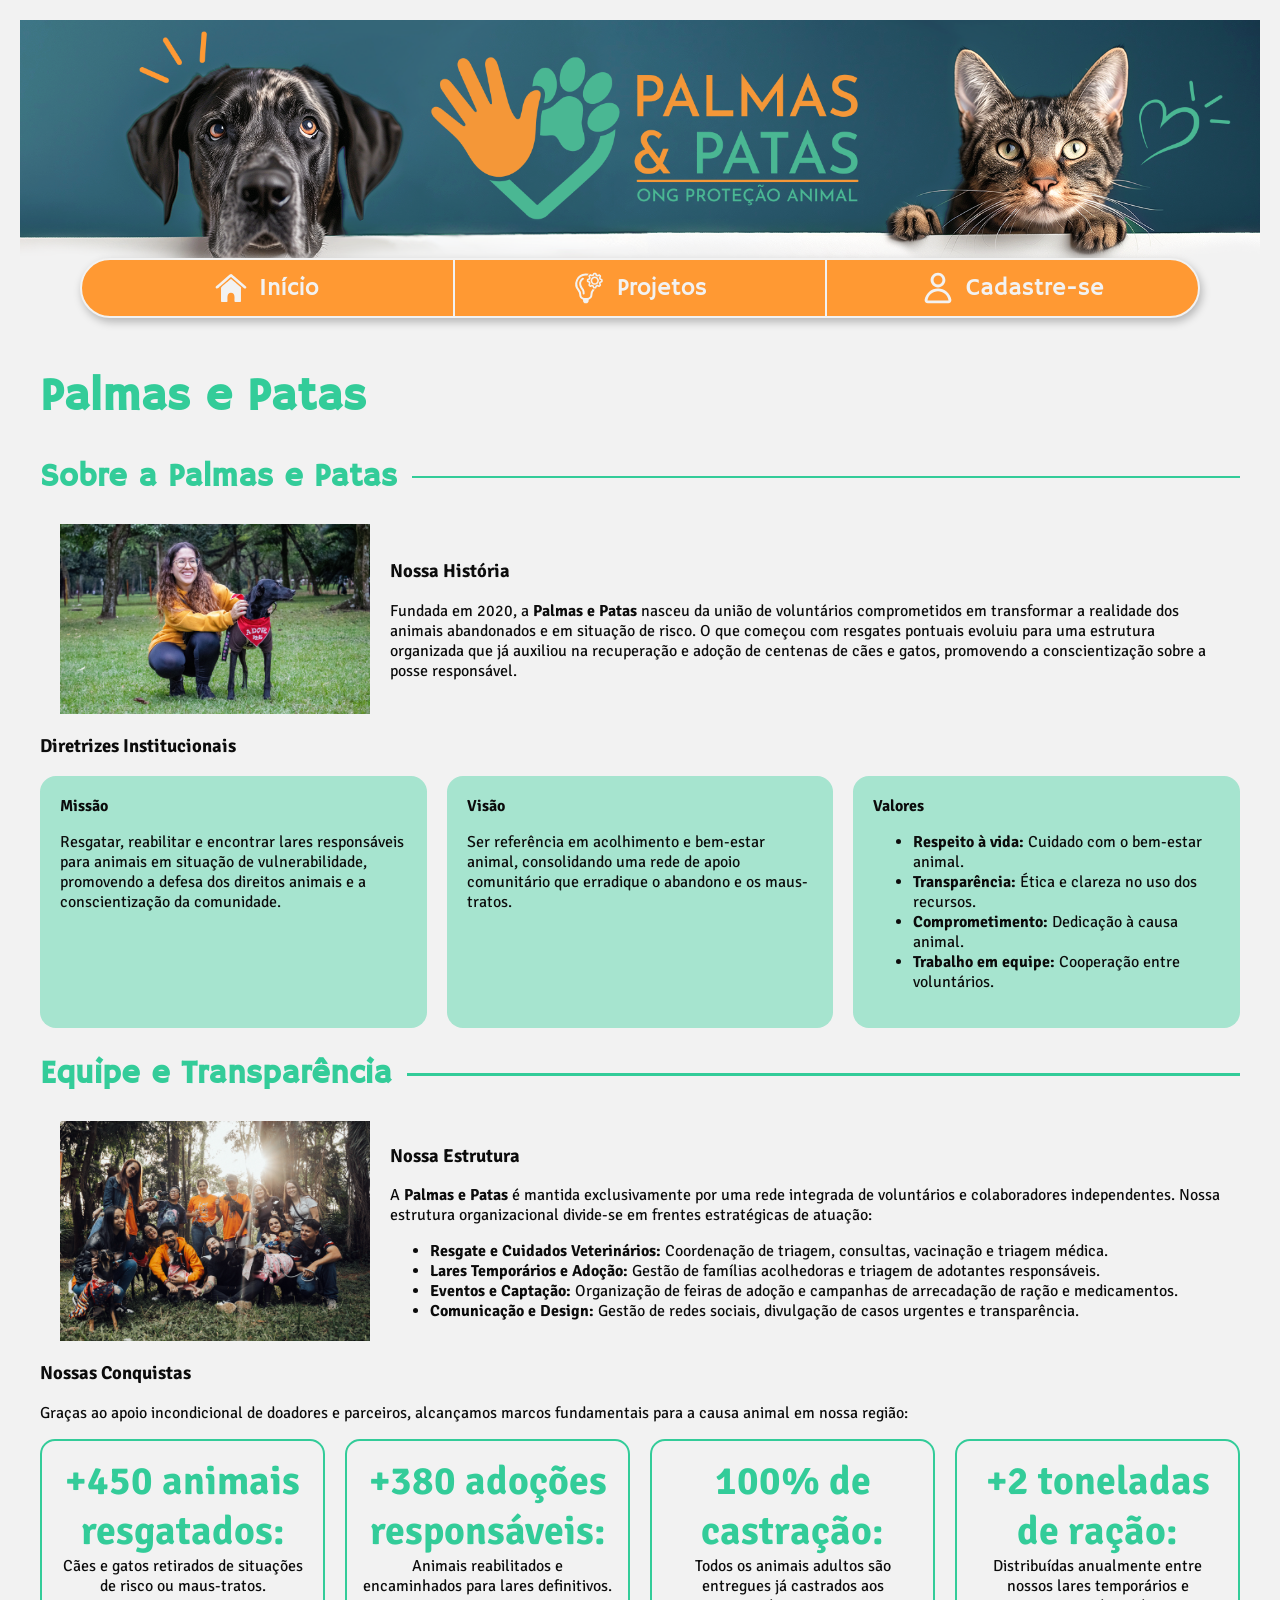
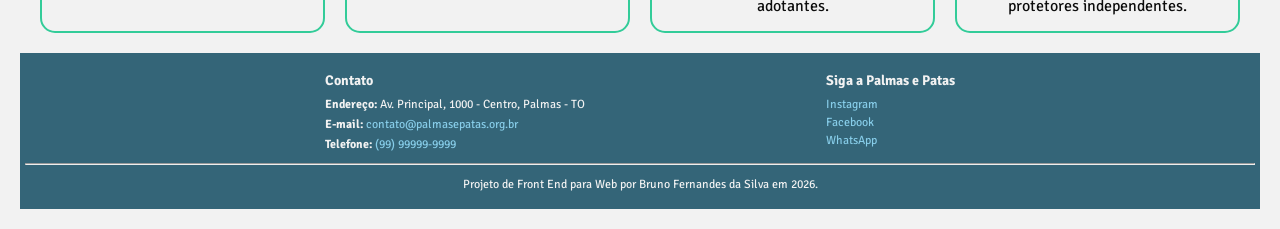
==== index.html @ cd5910ee "Inicia Entrega 2 com estrutura HTML5 e CSS3" ====
<!DOCTYPE html>
<!-- BRUNO FERNANDES DA SILVA -->
<!-- RGM 49735403 -->

<!-- Especificações de configurações da página -->
<html lang="pt-br">
<head>
    <meta charset="UTF-8">
    <meta name="viewport" content="width=device-width, initial-scale=1.0">
    <title>Início - Palmas e Patas</title>

    <!-- Vinculo CSS -->
    <link rel="stylesheet" href="styles.css">
    <link rel="stylesheet" href="index.css">

</head>

<!-- Conteúdo da página -->
<body>

    <!-- Cabeçalho -->
    <header>
        <picture>
            <!-- Banner -->
            <!-- Formato principal -->
            <source srcset="Imagens/banner.png" type="image/png">
            <!-- Formato reserva -->
            <img src="Imagens/banner.jpg" alt="Banner Institucional da ONG Palmas e Patas" class="banner-img">
        </picture>

        <!-- Menu de navegação principal -->
        <nav class="menu-principal">
        <a href="index.html">
            <img src="Imagens/home.svg" alt="">
            Início
        </a>
        <a href="projetos.html">
            <img src="Imagens/projetos.svg" alt="">
            Projetos
        </a>
        <a href="cadastro.html">
            <img src="Imagens/cadastro2.svg" alt="">
            Cadastre-se
        </a>
        </nav>
    </header>
    <!-- Conteúdo -->
    <main>
        <!-- Sobre a ONG: Missão, visão, valores e histórico da organização. -->
        <h1>Palmas e Patas</h1>
        <section id="sobre">
            <h2 class="titulo-secao">Sobre a Palmas e Patas</h2>

            <div class="sobre-conteudo">
                <picture>
                    <source srcset="Imagens/sobre.png" type="image/png">
                    <img src="Imagens/sobre.jpg" alt="Foto do Projeto Palmas e Patas" class="img-sobre">
                </picture>

                <article id="historico">
                    <!-- História fictícia. -->
                    <h3>Nossa História</h3>
                    <p>
                        Fundada em 2020, a <strong>Palmas e Patas</strong> nasceu da união de voluntários comprometidos em transformar a realidade dos animais abandonados e em situação de risco. O que começou com resgates pontuais evoluiu para uma estrutura organizada que já auxiliou na recuperação e adoção de centenas de cães e gatos, promovendo a conscientização sobre a posse responsável.
                    </p>
                </article>
            </div>

            <article id="missao-visao-valores">
                <h3>Diretrizes Institucionais</h3>
                
                <div class="diretrizes">

                    <div class="diretriz">
                        <h4>Missão</h4>
                        <p>Resgatar, reabilitar e encontrar lares responsáveis para animais em situação de vulnerabilidade, promovendo a defesa dos direitos animais e a conscientização da comunidade.</p>
                    </div>

                    <div class="diretriz">
                        <h4>Visão</h4>
                        <p>Ser referência em acolhimento e bem-estar animal, consolidando uma rede de apoio comunitário que erradique o abandono e os maus-tratos.</p>
                    </div>

                    <div class="diretriz">
                        <h4>Valores</h4>
                        <ul>
                            <li><strong>Respeito à vida:</strong> Cuidado com o bem-estar animal.</li>
                            <li><strong>Transparência:</strong> Ética e clareza no uso dos recursos.</li>
                            <li><strong>Comprometimento:</strong> Dedicação à causa animal.</li>
                            <li><strong>Trabalho em equipe:</strong> Cooperação entre voluntários.</li>
                        </ul>
                    </div>
                </div>
            </article>
        </section>

        <!-- Equipe e Transparência: Breve apresentação da estrutura organizacional ou conquistas. -->
        <section id="equipe-transparencia">
            <h2 class="titulo-secao">Equipe e Transparência</h2>

            <div class="equipe-conteudo">

            <picture>
                <source srcset="Imagens/equipe.png" type="image/png">
                <img src="Imagens/equipe.jpg" alt="Foto da Equipe Palmas e Patas" class="img-equipe">
            </picture>

            <article id="estrutura-organizacional">
                <h3>Nossa Estrutura</h3>
                <p>
                    A <strong>Palmas e Patas</strong> é mantida exclusivamente por uma rede integrada de voluntários e colaboradores independentes. Nossa estrutura organizacional divide-se em frentes estratégicas de atuação:
                </p>
                <ul>
                    <li><strong>Resgate e Cuidados Veterinários:</strong> Coordenação de triagem, consultas, vacinação e triagem médica.</li>
                    <li><strong>Lares Temporários e Adoção:</strong> Gestão de famílias acolhedoras e triagem de adotantes responsáveis.</li>
                    <li><strong>Eventos e Captação:</strong> Organização de feiras de adoção e campanhas de arrecadação de ração e medicamentos.</li>
                    <li><strong>Comunicação e Design:</strong> Gestão de redes sociais, divulgação de casos urgentes e transparência.</li>
                </ul>
            </article>
            </div>

            <article id="conquistas">
                <h3>Nossas Conquistas</h3>
                <p>
                    Graças ao apoio incondicional de doadores e parceiros, alcançamos marcos fundamentais para a causa animal em nossa região:
                </p>
                <div class="conquistas-caixas">
                    <div class="conquista">
                        <strong>+450 animais resgatados:</strong>
                        Cães e gatos retirados de situações de risco ou maus-tratos.
                    </div>
                    <div class="conquista">
                        <strong>+380 adoções responsáveis:</strong>
                        Animais reabilitados e encaminhados para lares definitivos.
                    </div>
                    <div class="conquista">
                        <strong>100% de castração:</strong>
                        Todos os animais adultos são entregues já castrados aos adotantes.
                    </div>
                    <div class="conquista">
                        <strong>+2 toneladas de ração:</strong>
                        Distribuídas anualmente entre nossos lares temporários e protetores independentes.
                    </div>
                </div>
            </article>
        </section>

    </main>

    <!-- Rodapé -->
    <footer>

    <div class="rodape-conteudo"> <!-- Classe -->
    <section>
        <h3>Contato</h3>
        <address>
            <p><strong>Endereço:</strong> Av. Principal, 1000 - Centro, Palmas - TO</p>
            <p><strong>E-mail:</strong> <a href="mailto:contato@palmasepatas.org.br">contato@palmasepatas.org.br</a></p>
            <p><strong>Telefone:</strong> <a href="tel:99999999999">(99) 99999-9999</a></p>
        </address>
    </section>

    <!-- Placeholder para redes sociais, já que elas não existem -->
    <section>
        <h3>Siga a Palmas e Patas</h3>
        <ul>
            <li><a href="https://instagram.com" target="_blank" rel="noopener">Instagram</a></li>
            <li><a href="https://facebook.com" target="_blank" rel="noopener">Facebook</a></li>
            <li><a href="https://whatsapp.com" target="_blank" rel="noopener">WhatsApp</a></li>
        </ul>
    </section>
    </div>
    <hr>
    <div class="rodape-final"> <!-- Classe -->
        <p>Projeto de Front End para Web por Bruno Fernandes da Silva em 2026.</p>
    </div>
</footer>

</body>
</html>
---- styles.css ----
/* Import das fontes "Hammersmith One" e "Signika Negative" via Google Fonts */
@import url('https://fonts.googleapis.com/css2?family=Hammersmith+One&family=Signika+Negative:wght@300..700&display=swap');

/* Imagen de Banner */
.banner-img {
    max-width: 100%;
    height: auto;
    display: block;
}

/* Menu principal - caixa */
.menu-principal {
    background-color: #ff9933;
    border: 2px solid #f2f2f2;
    display: flex;
    width: 90%; /* Tamanho horizontal que a caixa ocupa */
    margin: 0 auto;
    border-radius: 50px;
    position: relative;
    top: -20px; /* Para sobrepor o banner */
    box-shadow: 2px 4px 8px rgba(0, 0, 0, 0.25);
}
/* Menu principal - texto */
.menu-principal a {
    font-size: 24px;
    color: #f2f2f2;
    text-decoration: none; /* Remover sublinhado padrão */
    font-family: "Hammersmith One", sans-serif;
    text-align: center;
    flex: 1;
    border-right: 2px solid #f2f2f2;
    padding: 12px; /* espaçaento interno */
    display: flex;
    align-items: center;
    justify-content: center;
    gap: 12px; /* Espaçamento entre os elementos (texto e ícone) */
}
/* Excluir divisória do menu depois de "Cadastre-se" */
.menu-principal a:last-child {
    border-right: none;
}

/* Menu principal - Ícones */
.menu-principal a img {
    width: 32px;
    height: 32px;
}

body {
    background-color: #f2f2f2; /* Cor de fundo do site*/
    margin: 20px;
    font-family: "Signika Negative", sans-serif; /* Fonte padrão do site*/
}

main {
    margin: 20px; /* Para margem do texto do site */
    color:#0c0c0c
}

/* Títulos */
h1 {
    font-family: "Hammersmith One", sans-serif;
    color: #33cc99;
    font-size: 46px;
}
h2 {
    font-family: "Hammersmith One", sans-serif;
    color: #33cc99;
    font-size: 32px;
}

/* Subtítulos */
h3, h4 {
    font-family: "Signika Negative", sans-serif;
    font-weight: 700;
}

/* Adicionando uma linha depois dos títulos através da classe */
.titulo-secao {
    display: flex;
    align-items: center;
    gap: 15px;
}
.titulo-secao::after {
    content: "";
    height: 2.5px;
    background-color: #33cc99;
    flex: 1;
}

/* Rodapé*/
footer {
    background-color: #346578;
    color: #f2f2f2;
    font-size: 12px;
    padding: 5px;
}

.rodape-conteudo {
    display: flex;
    justify-content: space-between;
    padding: 0 300px;
}

footer a {
    color: #87cde9;
    text-decoration: none;
}

footer ul {
    list-style: none;
    padding: 0;
    margin: 0;
}

/* Espaçamento entre Instagram, Facebook e WhatsApp */
footer ul li {
    margin: 3px 0;
}

footer address {
    font-style: normal;
    margin: 0;
}

/* Espaçamento entre Endereço, E-mail e Telefone */
footer address p {
    margin: 5px 0;
}

/* Espaçamento abaixo dos títulos */
footer h3 {
    margin-bottom: 8px;
}

.rodape-final {
    text-align: center;
}
---- index.css ----
/* Imagem Sobre */
.sobre-conteudo {
    display: flex;
    align-items: center;
    gap: 20px;
    margin: 20px;
}
#historico {
    flex: 1;
}
.img-sobre {
    width: 310px;
    height: auto;
    display: block;
}

/* Cria as caixas de "Missão", "Visão" e "Valores" atravéz da classe */
.diretrizes {
    display: flex;
    gap: 20px;
}
.diretriz {
    flex: 1;
    background-color: rgba(51, 204, 153, 0.4); /* Em RGB para controlar a opacidade */
    color: #0c0c0c;
    padding: 20px;
    border-radius: 16px;
}
.diretriz h4 {
    margin: 0 0 10px 0;
}

/* Imagem Equipe */
.equipe-conteudo {
    display: flex;
    align-items: center;
    gap: 20px;
    margin: 20px;
}
#historico {
    flex: 1;
}
.img-equipe {
    width: 310px;
    height: auto;
    display: block;
}

/* Cria as caixas de Conquistas atravéz da classe */
.conquistas-caixas {
    display: flex;
    gap: 20px;
}
.conquista {
    flex: 1;
    background-color: #f2f2f2;
    border: 2.5px solid #33cc99;
    border-radius: 15px;
    padding: 15px;
    text-align: center;
}
.conquista strong {
    display: block;
    font-size: 40px;
    color: #33cc99;
}
.conquista p {
    margin: 5px 0 0 0;
}
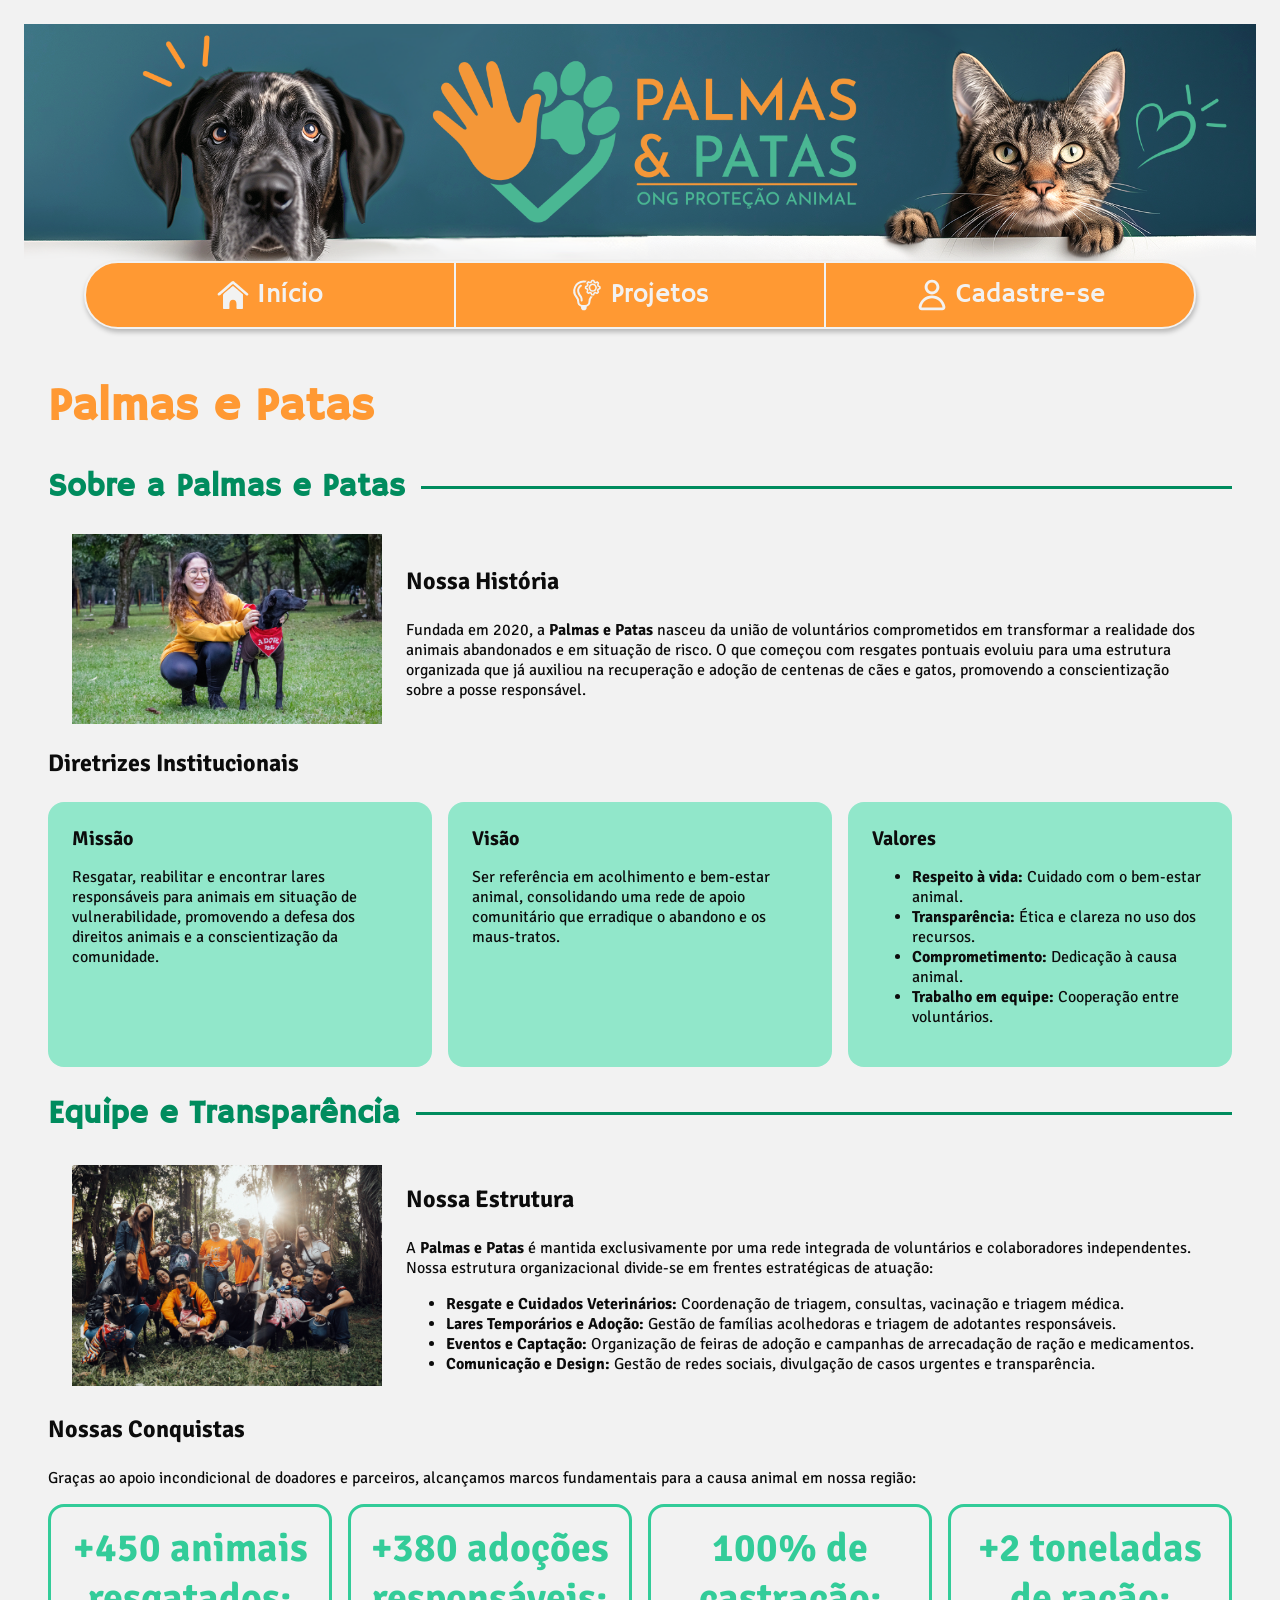
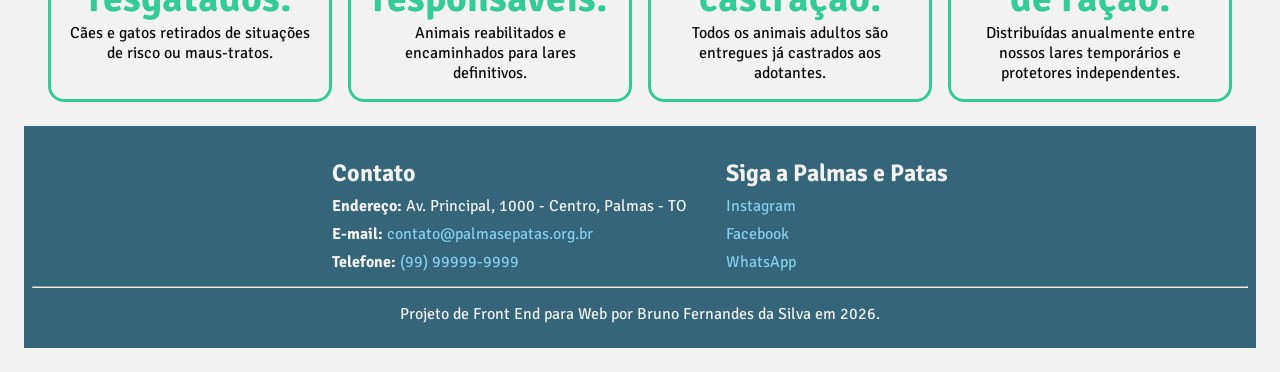
==== commit 434bdab7: "Implementado Grid 12 no formulário em cadastro.html, e corrigida a indentação de todos os arquivos H" ====
--- a/index.html
+++ b/index.html
@@ -30,20 +30,21 @@
 
         <!-- Menu de navegação principal -->
         <nav class="menu-principal">
-        <a href="index.html">
-            <img src="Imagens/home.svg" alt="">
-            Início
-        </a>
-        <a href="projetos.html">
-            <img src="Imagens/projetos.svg" alt="">
-            Projetos
-        </a>
-        <a href="cadastro.html">
-            <img src="Imagens/cadastro2.svg" alt="">
-            Cadastre-se
-        </a>
+            <a href="index.html">
+                <img src="Imagens/home.svg" alt="">
+                Início
+            </a>
+            <a href="projetos.html">
+                <img src="Imagens/projetos.svg" alt="">
+                Projetos
+            </a>
+            <a href="cadastro.html">
+                <img src="Imagens/cadastro2.svg" alt="">
+                Cadastre-se
+            </a>
         </nav>
     </header>
+
     <!-- Conteúdo -->
     <main>
         <!-- Sobre a ONG: Missão, visão, valores e histórico da organização. -->
@@ -61,7 +62,11 @@
                     <!-- História fictícia. -->
                     <h3>Nossa História</h3>
                     <p>
-                        Fundada em 2020, a <strong>Palmas e Patas</strong> nasceu da união de voluntários comprometidos em transformar a realidade dos animais abandonados e em situação de risco. O que começou com resgates pontuais evoluiu para uma estrutura organizada que já auxiliou na recuperação e adoção de centenas de cães e gatos, promovendo a conscientização sobre a posse responsável.
+                        Fundada em 2020, a <strong>Palmas e Patas</strong> nasceu da união de voluntários
+                        comprometidos em transformar a realidade dos animais abandonados e em situação de
+                        risco. O que começou com resgates pontuais evoluiu para uma estrutura organizada
+                        que já auxiliou na recuperação e adoção de centenas de cães e gatos, promovendo a
+                        conscientização sobre a posse responsável.
                     </p>
                 </article>
             </div>
@@ -70,15 +75,21 @@
                 <h3>Diretrizes Institucionais</h3>
                 
                 <div class="diretrizes">
-
                     <div class="diretriz">
                         <h4>Missão</h4>
-                        <p>Resgatar, reabilitar e encontrar lares responsáveis para animais em situação de vulnerabilidade, promovendo a defesa dos direitos animais e a conscientização da comunidade.</p>
+                        <p>
+                            Resgatar, reabilitar e encontrar lares responsáveis para animais em situação de
+                            vulnerabilidade, promovendo a defesa dos direitos animais e a conscientização
+                            da comunidade.
+                        </p>
                     </div>
 
                     <div class="diretriz">
                         <h4>Visão</h4>
-                        <p>Ser referência em acolhimento e bem-estar animal, consolidando uma rede de apoio comunitário que erradique o abandono e os maus-tratos.</p>
+                        <p>
+                            Ser referência em acolhimento e bem-estar animal, consolidando uma rede de apoio
+                            comunitário que erradique o abandono e os maus-tratos.
+                        </p>
                     </div>
 
                     <div class="diretriz">
@@ -100,29 +111,44 @@
 
             <div class="equipe-conteudo">
 
-            <picture>
-                <source srcset="Imagens/equipe.png" type="image/png">
-                <img src="Imagens/equipe.jpg" alt="Foto da Equipe Palmas e Patas" class="img-equipe">
-            </picture>
-
-            <article id="estrutura-organizacional">
-                <h3>Nossa Estrutura</h3>
-                <p>
-                    A <strong>Palmas e Patas</strong> é mantida exclusivamente por uma rede integrada de voluntários e colaboradores independentes. Nossa estrutura organizacional divide-se em frentes estratégicas de atuação:
-                </p>
-                <ul>
-                    <li><strong>Resgate e Cuidados Veterinários:</strong> Coordenação de triagem, consultas, vacinação e triagem médica.</li>
-                    <li><strong>Lares Temporários e Adoção:</strong> Gestão de famílias acolhedoras e triagem de adotantes responsáveis.</li>
-                    <li><strong>Eventos e Captação:</strong> Organização de feiras de adoção e campanhas de arrecadação de ração e medicamentos.</li>
-                    <li><strong>Comunicação e Design:</strong> Gestão de redes sociais, divulgação de casos urgentes e transparência.</li>
-                </ul>
-            </article>
+                <picture>
+                    <source srcset="Imagens/equipe.png" type="image/png">
+                    <img src="Imagens/equipe.jpg" alt="Foto da Equipe Palmas e Patas" class="img-equipe">
+                </picture>
+
+                <article id="estrutura-organizacional">
+                    <h3>Nossa Estrutura</h3>
+                    <p>
+                        A <strong>Palmas e Patas</strong> é mantida exclusivamente por uma rede integrada
+                        de voluntários e colaboradores independentes. Nossa estrutura organizacional divide-se
+                        em frentes estratégicas de atuação:
+                    </p>
+                    <ul>
+                        <li>
+                            <strong>Resgate e Cuidados Veterinários:</strong> Coordenação de triagem,
+                            consultas, vacinação e triagem médica.
+                        </li>
+                        <li>
+                            <strong>Lares Temporários e Adoção:</strong> Gestão de famílias acolhedoras
+                            e triagem de adotantes responsáveis.
+                        </li>
+                        <li>
+                            <strong>Eventos e Captação:</strong> Organização de feiras de adoção e campanhas
+                            de arrecadação de ração e medicamentos.
+                        </li>
+                        <li>
+                            <strong>Comunicação e Design:</strong> Gestão de redes sociais, divulgação de
+                            casos urgentes e transparência.
+                        </li>
+                    </ul>
+                </article>
             </div>
 
             <article id="conquistas">
                 <h3>Nossas Conquistas</h3>
                 <p>
-                    Graças ao apoio incondicional de doadores e parceiros, alcançamos marcos fundamentais para a causa animal em nossa região:
+                    Graças ao apoio incondicional de doadores e parceiros, alcançamos marcos fundamentais
+                    para a causa animal em nossa região:
                 </p>
                 <div class="conquistas-caixas">
                     <div class="conquista">
@@ -149,32 +175,31 @@
 
     <!-- Rodapé -->
     <footer>
-
-    <div class="rodape-conteudo"> <!-- Classe -->
-    <section>
-        <h3>Contato</h3>
-        <address>
-            <p><strong>Endereço:</strong> Av. Principal, 1000 - Centro, Palmas - TO</p>
-            <p><strong>E-mail:</strong> <a href="mailto:contato@palmasepatas.org.br">contato@palmasepatas.org.br</a></p>
-            <p><strong>Telefone:</strong> <a href="tel:99999999999">(99) 99999-9999</a></p>
-        </address>
-    </section>
-
-    <!-- Placeholder para redes sociais, já que elas não existem -->
-    <section>
-        <h3>Siga a Palmas e Patas</h3>
-        <ul>
-            <li><a href="https://instagram.com" target="_blank" rel="noopener">Instagram</a></li>
-            <li><a href="https://facebook.com" target="_blank" rel="noopener">Facebook</a></li>
-            <li><a href="https://whatsapp.com" target="_blank" rel="noopener">WhatsApp</a></li>
-        </ul>
-    </section>
-    </div>
-    <hr>
-    <div class="rodape-final"> <!-- Classe -->
-        <p>Projeto de Front End para Web por Bruno Fernandes da Silva em 2026.</p>
-    </div>
-</footer>
+        <div class="rodape-conteudo"> <!-- Classe -->
+            <section>
+                <h3>Contato</h3>
+                <address>
+                    <p><strong>Endereço:</strong> Av. Principal, 1000 - Centro, Palmas - TO</p>
+                    <p><strong>E-mail:</strong> <a href="mailto:contato@palmasepatas.org.br">contato@palmasepatas.org.br</a></p>
+                    <p><strong>Telefone:</strong> <a href="tel:99999999999">(99) 99999-9999</a></p>
+                </address>
+            </section>
+
+            <!-- Placeholder para redes sociais, já que elas não existem -->
+            <section>
+                <h3>Siga a Palmas e Patas</h3>
+                <ul>
+                    <li><a href="https://instagram.com" target="_blank" rel="noopener">Instagram</a></li>
+                    <li><a href="https://facebook.com" target="_blank" rel="noopener">Facebook</a></li>
+                    <li><a href="https://whatsapp.com" target="_blank" rel="noopener">WhatsApp</a></li>
+                </ul>
+            </section>
+        </div>
+        <hr>
+        <div class="rodape-final"> <!-- Classe -->
+            <p>Projeto de Front End para Web por Bruno Fernandes da Silva em 2026.</p>
+        </div>
+    </footer>
 
 </body>
 </html>
--- a/styles.css
+++ b/styles.css
@@ -1,3 +1,23 @@
+/*
+PALETA DE CORES
+Principais
+#ff9933 (Laranja)
+#33cc99 (Verde-água)
+#346578 (Azul-escuro)
+
+Apoios
+#91e7ca (Verde-suave)
+#008C5E (Verde-escuro)
+#b85e12 (Laranja-escuro)
+
+Neutras
+#0c0c0c (Preto)
+#f2f2f2 (Cinza-claro)
+
+Padronização de espaçamentos (Padding, Margin e Gab):
+8px, 16px, 24px, 32px, 48px e 64px.
+/*
+
 /* Import das fontes "Hammersmith One" e "Signika Negative" via Google Fonts */
 @import url('https://fonts.googleapis.com/css2?family=Hammersmith+One&family=Signika+Negative:wght@300..700&display=swap');
 
@@ -18,22 +38,22 @@
     border-radius: 50px;
     position: relative;
     top: -20px; /* Para sobrepor o banner */
-    box-shadow: 2px 4px 8px rgba(0, 0, 0, 0.25);
+    box-shadow: 1px 3px 5px rgba(0, 0, 0, 0.25);
 }
 /* Menu principal - texto */
 .menu-principal a {
-    font-size: 24px;
+    font-size: 26px;
     color: #f2f2f2;
     text-decoration: none; /* Remover sublinhado padrão */
     font-family: "Hammersmith One", sans-serif;
     text-align: center;
     flex: 1;
     border-right: 2px solid #f2f2f2;
-    padding: 12px; /* espaçaento interno */
+    padding: 16px; /* espaçaento interno */
     display: flex;
     align-items: center;
     justify-content: center;
-    gap: 12px; /* Espaçamento entre os elementos (texto e ícone) */
+    gap: 8px; /* Espaçamento entre os elementos (texto e ícone) */
 }
 /* Excluir divisória do menu depois de "Cadastre-se" */
 .menu-principal a:last-child {
@@ -48,43 +68,51 @@
 
 body {
     background-color: #f2f2f2; /* Cor de fundo do site*/
-    margin: 20px;
+    margin: 24px;
     font-family: "Signika Negative", sans-serif; /* Fonte padrão do site*/
 }
 
 main {
-    margin: 20px; /* Para margem do texto do site */
+    margin: 24px; /* Para margem do texto do site */
     color:#0c0c0c
 }
 
-/* Títulos */
+/* Definições de textos */
 h1 {
     font-family: "Hammersmith One", sans-serif;
-    color: #33cc99;
+    color: #ff9933;
     font-size: 46px;
+    font-weight: 600;
 }
 h2 {
     font-family: "Hammersmith One", sans-serif;
-    color: #33cc99;
+    color: #008C5E;
     font-size: 32px;
 }
-
-/* Subtítulos */
-h3, h4 {
+h3 {
     font-family: "Signika Negative", sans-serif;
     font-weight: 700;
+    font-size: 24px;
+}
+h4 {
+    font-family: "Signika Negative", sans-serif;
+    font-weight: 700;
+    font-size: 20px;
+}
+p, li {
+    font-size: 16px;
 }
 
 /* Adicionando uma linha depois dos títulos através da classe */
 .titulo-secao {
     display: flex;
     align-items: center;
-    gap: 15px;
+    gap: 16px;
 }
 .titulo-secao::after {
     content: "";
-    height: 2.5px;
-    background-color: #33cc99;
+    height: 3px;
+    background-color: #008C5E;
     flex: 1;
 }
 
@@ -93,7 +121,7 @@
     background-color: #346578;
     color: #f2f2f2;
     font-size: 12px;
-    padding: 5px;
+    padding: 8px;
 }
 
 .rodape-conteudo {
@@ -115,7 +143,7 @@
 
 /* Espaçamento entre Instagram, Facebook e WhatsApp */
 footer ul li {
-    margin: 3px 0;
+    margin: 8px 0;
 }
 
 footer address {
@@ -125,7 +153,7 @@
 
 /* Espaçamento entre Endereço, E-mail e Telefone */
 footer address p {
-    margin: 5px 0;
+    margin: 8px 0;
 }
 
 /* Espaçamento abaixo dos títulos */
--- a/index.css
+++ b/index.css
@@ -2,8 +2,8 @@
 .sobre-conteudo {
     display: flex;
     align-items: center;
-    gap: 20px;
-    margin: 20px;
+    gap: 24px;
+    margin: 24px;
 }
 #historico {
     flex: 1;
@@ -17,25 +17,25 @@
 /* Cria as caixas de "Missão", "Visão" e "Valores" atravéz da classe */
 .diretrizes {
     display: flex;
-    gap: 20px;
+    gap: 16px;
 }
 .diretriz {
     flex: 1;
-    background-color: rgba(51, 204, 153, 0.4); /* Em RGB para controlar a opacidade */
+    background-color: #91e7ca;
     color: #0c0c0c;
-    padding: 20px;
+    padding: 24px;
     border-radius: 16px;
 }
 .diretriz h4 {
-    margin: 0 0 10px 0;
+    margin: 0 0 8px 0;
 }
 
 /* Imagem Equipe */
 .equipe-conteudo {
     display: flex;
     align-items: center;
-    gap: 20px;
-    margin: 20px;
+    gap: 24px;
+    margin: 24px;
 }
 #historico {
     flex: 1;
@@ -49,21 +49,21 @@
 /* Cria as caixas de Conquistas atravéz da classe */
 .conquistas-caixas {
     display: flex;
-    gap: 20px;
+    gap: 16px;
 }
 .conquista {
     flex: 1;
     background-color: #f2f2f2;
-    border: 2.5px solid #33cc99;
-    border-radius: 15px;
-    padding: 15px;
+    border: 3px solid #33cc99;
+    border-radius: 16px;
+    padding: 16px;
     text-align: center;
 }
 .conquista strong {
     display: block;
-    font-size: 40px;
+    font-size: 40px; /* Exceção à padronização */
     color: #33cc99;
 }
 .conquista p {
-    margin: 5px 0 0 0;
+    margin: 8px 0 0 0;
 }
